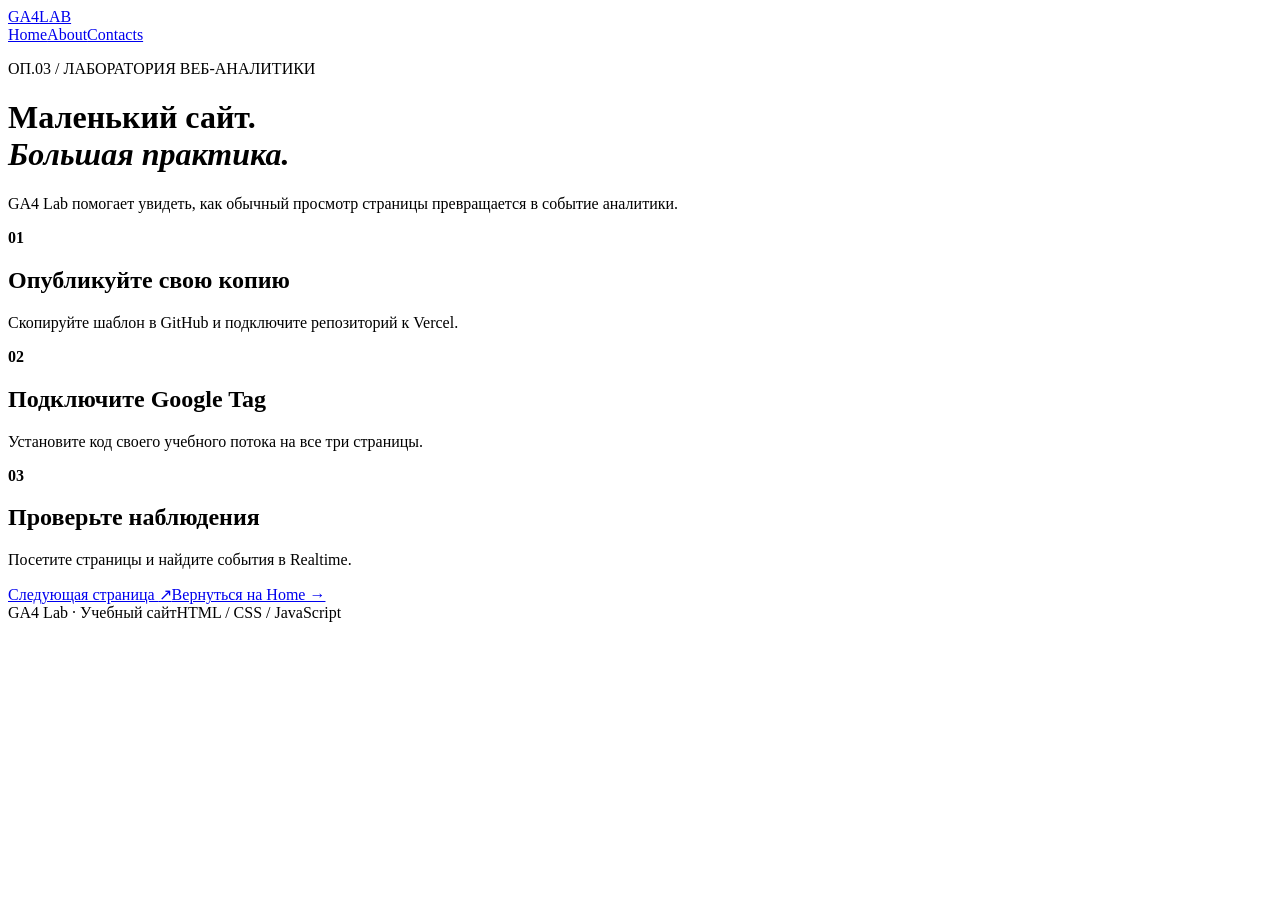
==== about.html @ 7b5af8ce "Initial commit" ====
<!doctype html>
<html lang="ru">
<head>
  <!-- На занятии вставьте Google Tag сразу после открывающего head. -->
  <meta charset="utf-8">
  <meta name="viewport" content="width=device-width, initial-scale=1">
  <meta name="description" content="Учебная лаборатория веб-аналитики: страницы, переходы и события.">
  <title>About — GA4 Lab</title>
  <link rel="stylesheet" href="css/style.css">
  <script src="js/script.js" defer></script>
</head>
<body>
  <header><a class="brand" href="index.html">GA4<span>LAB</span></a><nav aria-label="Основная навигация"><a href="index.html">Home</a><a href="about.html" aria-current="page">About</a><a href="contacts.html">Contacts</a></nav></header>
  <main><p class="eyebrow">ОП.03 / ЛАБОРАТОРИЯ ВЕБ-АНАЛИТИКИ</p><h1>Маленький сайт.<br><em>Большая практика.</em></h1><p class="lead">GA4 Lab помогает увидеть, как обычный просмотр страницы превращается в событие аналитики.</p><section class="steps" aria-label="Этапы практики"><article><b>01</b><div><h2>Опубликуйте свою копию</h2><p>Скопируйте шаблон в GitHub и подключите репозиторий к Vercel.</p></div></article><article><b>02</b><div><h2>Подключите Google Tag</h2><p>Установите код своего учебного потока на все три страницы.</p></div></article><article><b>03</b><div><h2>Проверьте наблюдения</h2><p>Посетите страницы и найдите события в Realtime.</p></div></article></section><div class="actions"><a class="button" href="contacts.html">Следующая страница <span>↗</span></a><a class="secondary" href="index.html">Вернуться на Home →</a></div></main>
  <footer><span>GA4 Lab · Учебный сайт</span><span>HTML / CSS / JavaScript</span></footer>
</body>
</html>
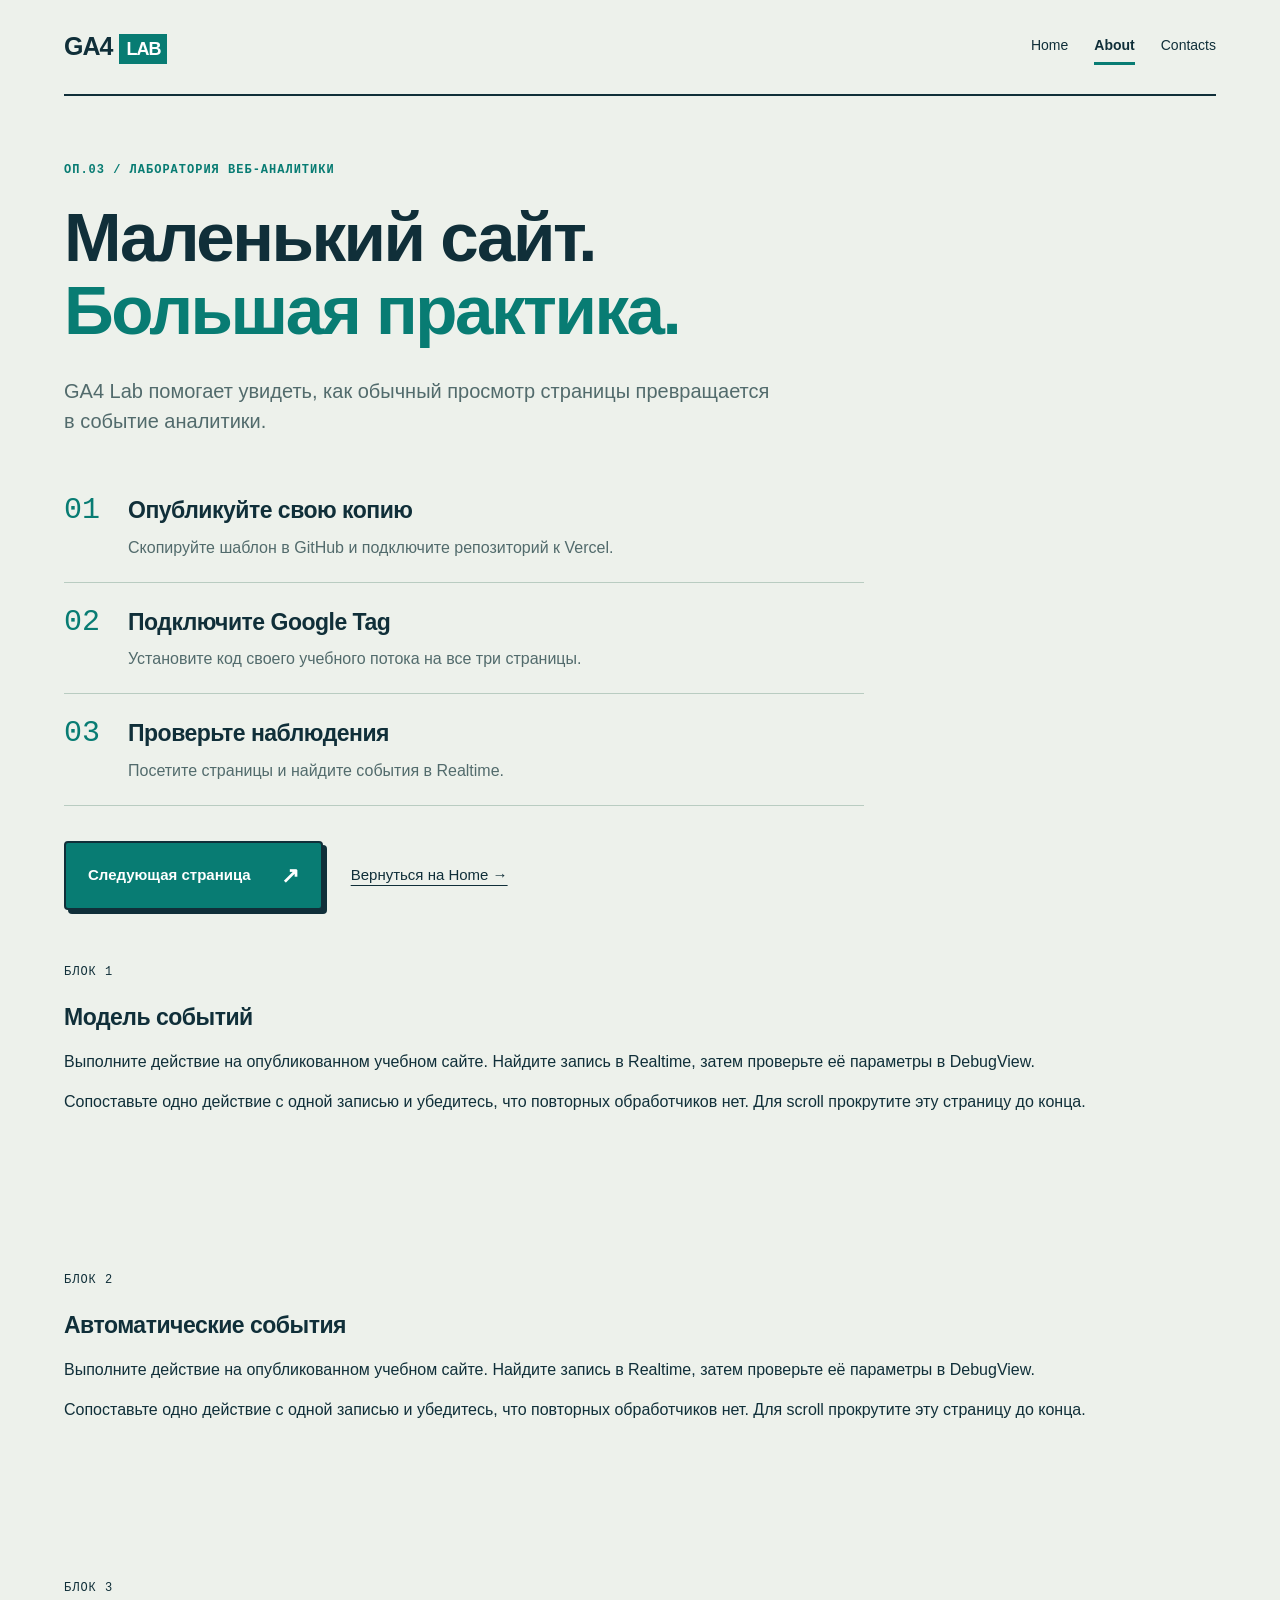
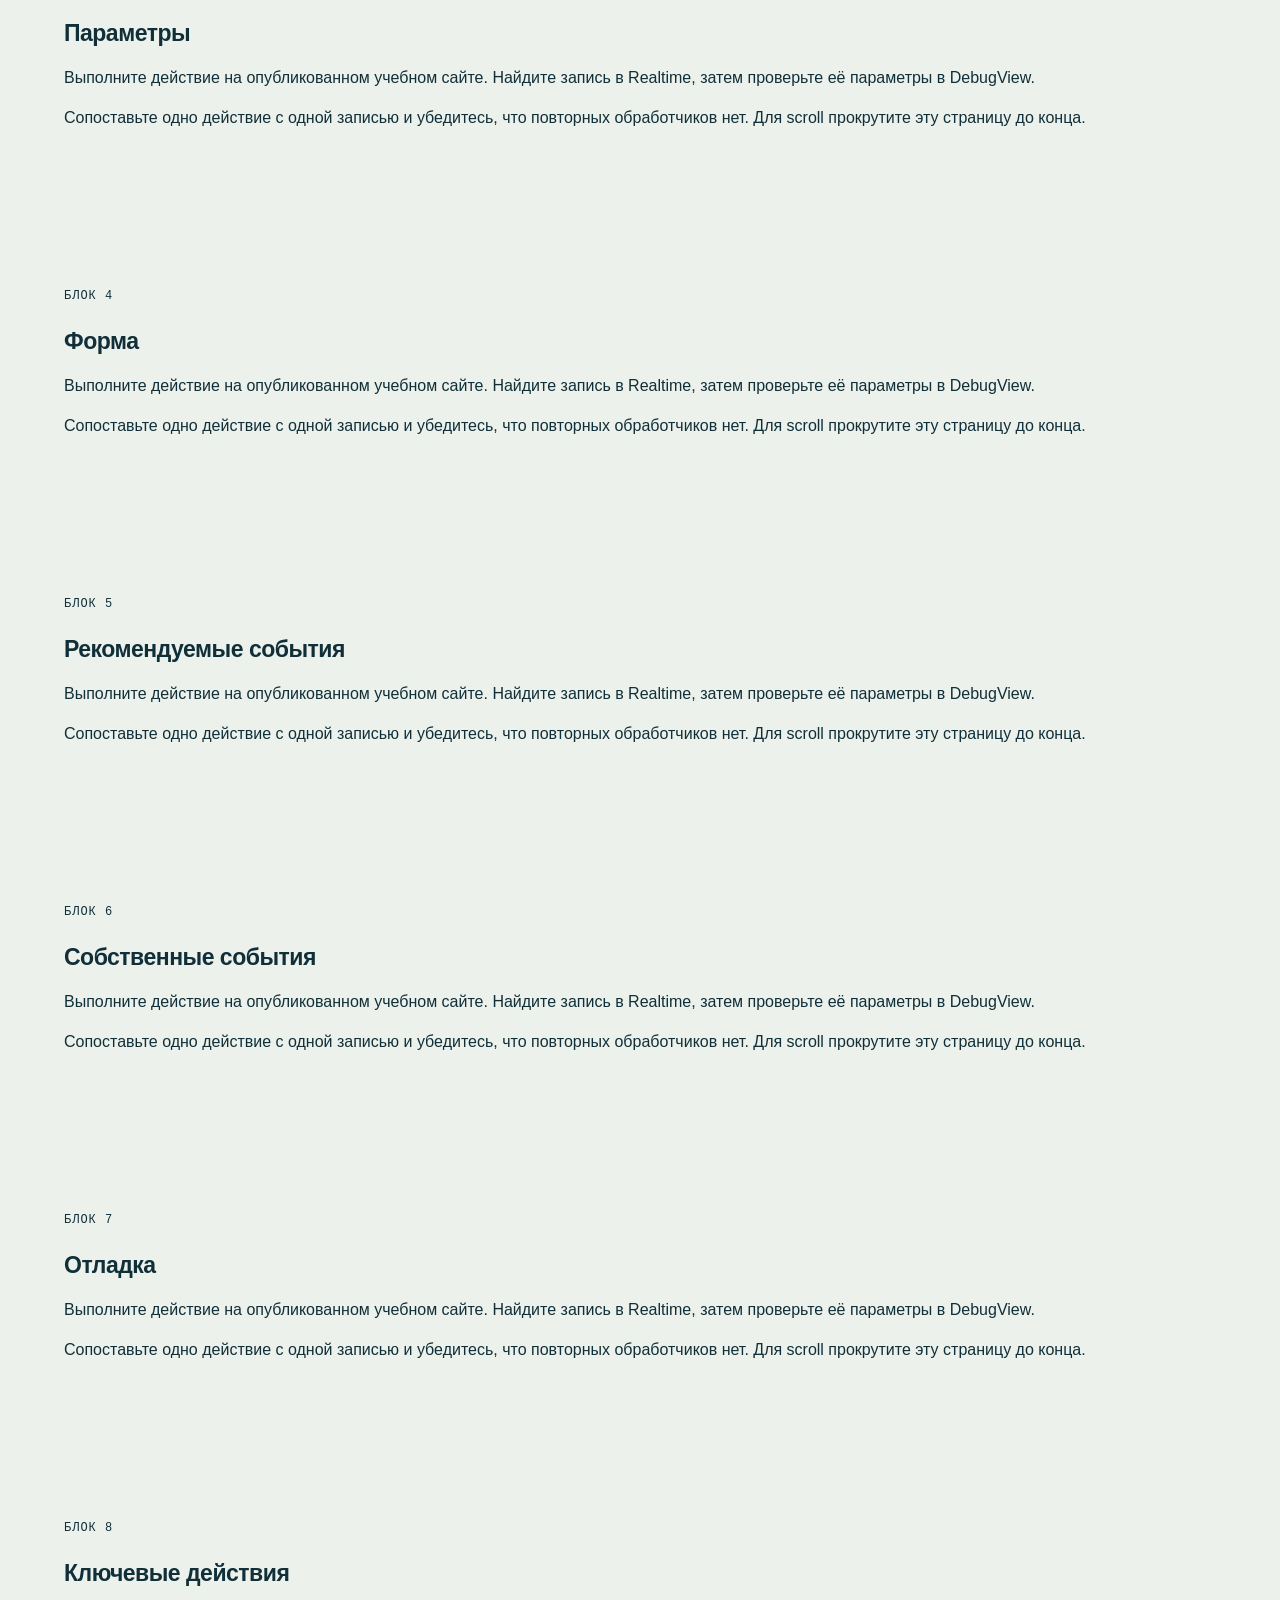
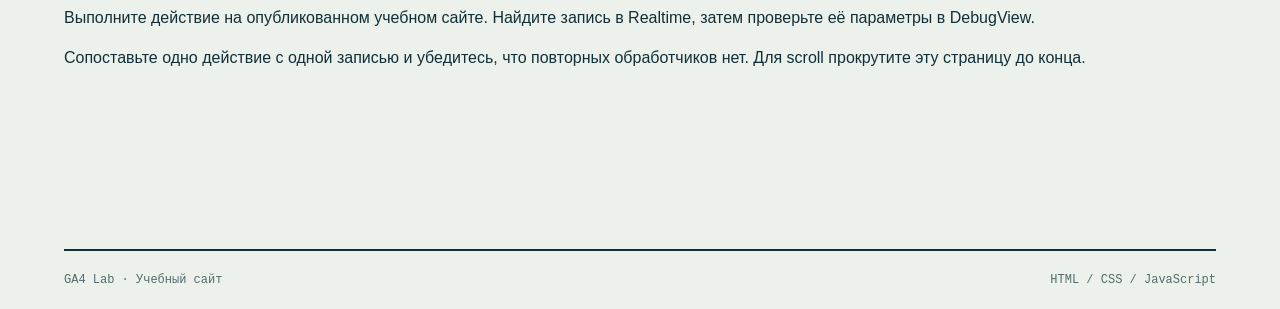
==== commit 6d5b8197: "commit 6" ====
--- a/about.html
+++ b/about.html
@@ -1,6 +1,15 @@
 <!doctype html>
 <html lang="ru">
 <head>
+  <!-- Google tag (gtag.js) -->
+  <script async src="https://www.googletagmanager.com/gtag/js?id=G-39HF8SB8X7"></script>
+  <script>
+    window.dataLayer = window.dataLayer || [];
+    function gtag(){dataLayer.push(arguments);}
+    gtag('js', new Date());
+
+    gtag('config', 'G-39HF8SB8X7');
+  </script>
   <!-- На занятии вставьте Google Tag сразу после открывающего head. -->
   <meta charset="utf-8">
   <meta name="viewport" content="width=device-width, initial-scale=1">
@@ -8,10 +17,60 @@
   <title>About — GA4 Lab</title>
   <link rel="stylesheet" href="css/style.css">
   <script src="js/script.js" defer></script>
+  <script src="js/metrics.js" defer></script>
 </head>
 <body>
   <header><a class="brand" href="index.html">GA4<span>LAB</span></a><nav aria-label="Основная навигация"><a href="index.html">Home</a><a href="about.html" aria-current="page">About</a><a href="contacts.html">Contacts</a></nav></header>
-  <main><p class="eyebrow">ОП.03 / ЛАБОРАТОРИЯ ВЕБ-АНАЛИТИКИ</p><h1>Маленький сайт.<br><em>Большая практика.</em></h1><p class="lead">GA4 Lab помогает увидеть, как обычный просмотр страницы превращается в событие аналитики.</p><section class="steps" aria-label="Этапы практики"><article><b>01</b><div><h2>Опубликуйте свою копию</h2><p>Скопируйте шаблон в GitHub и подключите репозиторий к Vercel.</p></div></article><article><b>02</b><div><h2>Подключите Google Tag</h2><p>Установите код своего учебного потока на все три страницы.</p></div></article><article><b>03</b><div><h2>Проверьте наблюдения</h2><p>Посетите страницы и найдите события в Realtime.</p></div></article></section><div class="actions"><a class="button" href="contacts.html">Следующая страница <span>↗</span></a><a class="secondary" href="index.html">Вернуться на Home →</a></div></main>
+  <main><p class="eyebrow">ОП.03 / ЛАБОРАТОРИЯ ВЕБ-АНАЛИТИКИ</p><h1>Маленький сайт.<br><em>Большая практика.</em></h1><p class="lead">GA4 Lab помогает увидеть, как обычный просмотр страницы превращается в событие аналитики.</p><section class="steps" aria-label="Этапы практики"><article><b>01</b><div><h2>Опубликуйте свою копию</h2><p>Скопируйте шаблон в GitHub и подключите репозиторий к Vercel.</p></div></article><article><b>02</b><div><h2>Подключите Google Tag</h2><p>Установите код своего учебного потока на все три страницы.</p></div></article><article><b>03</b><div><h2>Проверьте наблюдения</h2><p>Посетите страницы и найдите события в Realtime.</p></div></article></section><div class="actions"><a class="button" href="contacts.html">Следующая страница <span>↗</span></a><a class="secondary" href="index.html">Вернуться на Home →</a></div>
+<section class="program-block">
+  <small>БЛОК 1</small>
+  <h2>Модель событий</h2>
+  <p>Выполните действие на опубликованном учебном сайте. Найдите запись в Realtime, затем проверьте её параметры в DebugView.</p>
+  <p>Сопоставьте одно действие с одной записью и убедитесь, что повторных обработчиков нет. Для scroll прокрутите эту страницу до конца.</p>
+</section>
+<section class="program-block">
+  <small>БЛОК 2</small>
+  <h2>Автоматические события</h2>
+  <p>Выполните действие на опубликованном учебном сайте. Найдите запись в Realtime, затем проверьте её параметры в DebugView.</p>
+  <p>Сопоставьте одно действие с одной записью и убедитесь, что повторных обработчиков нет. Для scroll прокрутите эту страницу до конца.</p>
+</section>
+<section class="program-block">
+  <small>БЛОК 3</small>
+  <h2>Параметры</h2>
+  <p>Выполните действие на опубликованном учебном сайте. Найдите запись в Realtime, затем проверьте её параметры в DebugView.</p>
+  <p>Сопоставьте одно действие с одной записью и убедитесь, что повторных обработчиков нет. Для scroll прокрутите эту страницу до конца.</p>
+</section>
+<section class="program-block">
+  <small>БЛОК 4</small>
+  <h2>Форма</h2>
+  <p>Выполните действие на опубликованном учебном сайте. Найдите запись в Realtime, затем проверьте её параметры в DebugView.</p>
+  <p>Сопоставьте одно действие с одной записью и убедитесь, что повторных обработчиков нет. Для scroll прокрутите эту страницу до конца.</p>
+</section>
+<section class="program-block">
+  <small>БЛОК 5</small>
+  <h2>Рекомендуемые события</h2>
+  <p>Выполните действие на опубликованном учебном сайте. Найдите запись в Realtime, затем проверьте её параметры в DebugView.</p>
+  <p>Сопоставьте одно действие с одной записью и убедитесь, что повторных обработчиков нет. Для scroll прокрутите эту страницу до конца.</p>
+</section>
+<section class="program-block">
+  <small>БЛОК 6</small>
+  <h2>Собственные события</h2>
+  <p>Выполните действие на опубликованном учебном сайте. Найдите запись в Realtime, затем проверьте её параметры в DebugView.</p>
+  <p>Сопоставьте одно действие с одной записью и убедитесь, что повторных обработчиков нет. Для scroll прокрутите эту страницу до конца.</p>
+</section>
+<section class="program-block">
+  <small>БЛОК 7</small>
+  <h2>Отладка</h2>
+  <p>Выполните действие на опубликованном учебном сайте. Найдите запись в Realtime, затем проверьте её параметры в DebugView.</p>
+  <p>Сопоставьте одно действие с одной записью и убедитесь, что повторных обработчиков нет. Для scroll прокрутите эту страницу до конца.</p>
+</section>
+<section class="program-block">
+  <small>БЛОК 8</small>
+  <h2>Ключевые действия</h2>
+  <p>Выполните действие на опубликованном учебном сайте. Найдите запись в Realtime, затем проверьте её параметры в DebugView.</p>
+  <p>Сопоставьте одно действие с одной записью и убедитесь, что повторных обработчиков нет. Для scroll прокрутите эту страницу до конца.</p>
+</section>
+</main>
   <footer><span>GA4 Lab · Учебный сайт</span><span>HTML / CSS / JavaScript</span></footer>
 </body>
 </html>
--- a/css/style.css
+++ b/css/style.css
@@ -0,0 +1,7 @@
+:root{--ink:#102f39;--paper:#edf1eb;--accent:#087c73;--line:#b9ccc1;--muted:#526b6c}*{box-sizing:border-box}body{margin:0;background:var(--paper);color:var(--ink);font-family:Arial,Helvetica,sans-serif;line-height:1.5}a{color:inherit}header,main,footer{width:min(1160px,90%);margin:auto}header{display:flex;align-items:center;justify-content:space-between;padding:28px 0;border-bottom:2px solid var(--ink)}.brand{font-size:25px;font-weight:900;text-decoration:none;letter-spacing:-1px}.brand span{background:var(--accent);color:white;padding:5px 7px;margin-left:7px;font-size:18px}nav{display:flex;gap:26px}nav a{text-decoration:none;font-size:14px;padding:6px 0}nav a[aria-current]{border-bottom:3px solid var(--accent);font-weight:bold}main{padding:65px 0 75px;min-height:calc(100vh - 185px)}.eyebrow,small,.tag{font-family:monospace;font-size:12px;letter-spacing:1px}.eyebrow{color:var(--accent);font-weight:bold;margin:0 0 22px}h1{font-size:clamp(38px,5.4vw,72px);line-height:1.07;letter-spacing:-2.5px;margin:0 0 28px;font-weight:800}h1 em{font-style:normal;color:var(--accent)}.lead{font-size:20px;max-width:710px;color:var(--muted);margin-bottom:30px}.actions{display:flex;gap:28px;align-items:center;margin:35px 0}.button{display:inline-flex;justify-content:space-between;gap:30px;align-items:center;background:var(--accent);color:white;border:2px solid var(--ink);padding:16px 22px;border-radius:4px;text-decoration:none;font-size:15px;font-weight:bold;box-shadow:4px 4px 0 var(--ink);cursor:pointer}.button:hover{background:#075f59;transform:translateY(-2px)}.button span{font-size:22px}.secondary{text-underline-offset:5px;font-size:15px}.cards{display:grid;grid-template-columns:repeat(3,1fr);gap:22px;margin-top:58px}.cards article{padding:26px;background:#f9fbf7;border:2px solid var(--ink);border-radius:5px;box-shadow:4px 4px 0 #c0d2c6}.cards small{color:var(--accent)}h2{font-size:23px;letter-spacing:-.5px;margin:18px 0 10px}article p,aside p{color:var(--muted);margin:0}.steps{max-width:800px;margin:35px 0}.steps article{display:flex;gap:28px;padding:22px 0;border-bottom:1px solid var(--line)}.steps article>b{font:30px monospace;color:var(--accent)}.steps h2{margin:0 0 8px}.contact-grid{display:grid;grid-template-columns:1.1fr 1fr;gap:55px;margin-top:35px}form{background:white;border:2px solid var(--ink);border-radius:5px;padding:28px}label{display:block;font-weight:bold;font-size:14px;margin-bottom:8px}input,select{width:100%;padding:13px;font:16px Arial;border:1px solid var(--line);border-radius:3px;background:#f9fbf7;margin-bottom:22px}form small{display:block;color:var(--muted);letter-spacing:0;line-height:1.6}#form-status{color:var(--accent);font-weight:bold}aside{padding:25px 0}.tag{color:var(--accent)}aside h2{font-size:34px;line-height:1.3}aside p{margin-bottom:25px}footer{border-top:2px solid var(--ink);padding:22px 0;display:flex;justify-content:space-between;font:12px monospace;color:var(--muted)}:focus-visible{outline:3px solid #df9509;outline-offset:5px}@media(max-width:700px){header{padding:22px 0}nav{gap:14px}nav a{font-size:12px}main{padding:38px 0}h1{letter-spacing:-1.5px}.lead{font-size:17px}.cards,.contact-grid{grid-template-columns:1fr;gap:20px}.cards{margin-top:38px}.actions{align-items:flex-start;flex-direction:column;gap:22px}footer{gap:12px;flex-wrap:wrap}.contact-grid{gap:10px}}@media(prefers-reduced-motion:no-preference){main{animation:appear .45s ease}.button{transition:background .15s,transform .15s}@keyframes appear{from{opacity:0;transform:translateY(12px)}to{opacity:1;transform:none}}}
+
+.materials,.program-block{margin-top:48px}
+.program-block{min-height:260px}
+.materials a{font-weight:600}
+.program{margin-top:32px}
+#program-preview{margin-top:16px}
